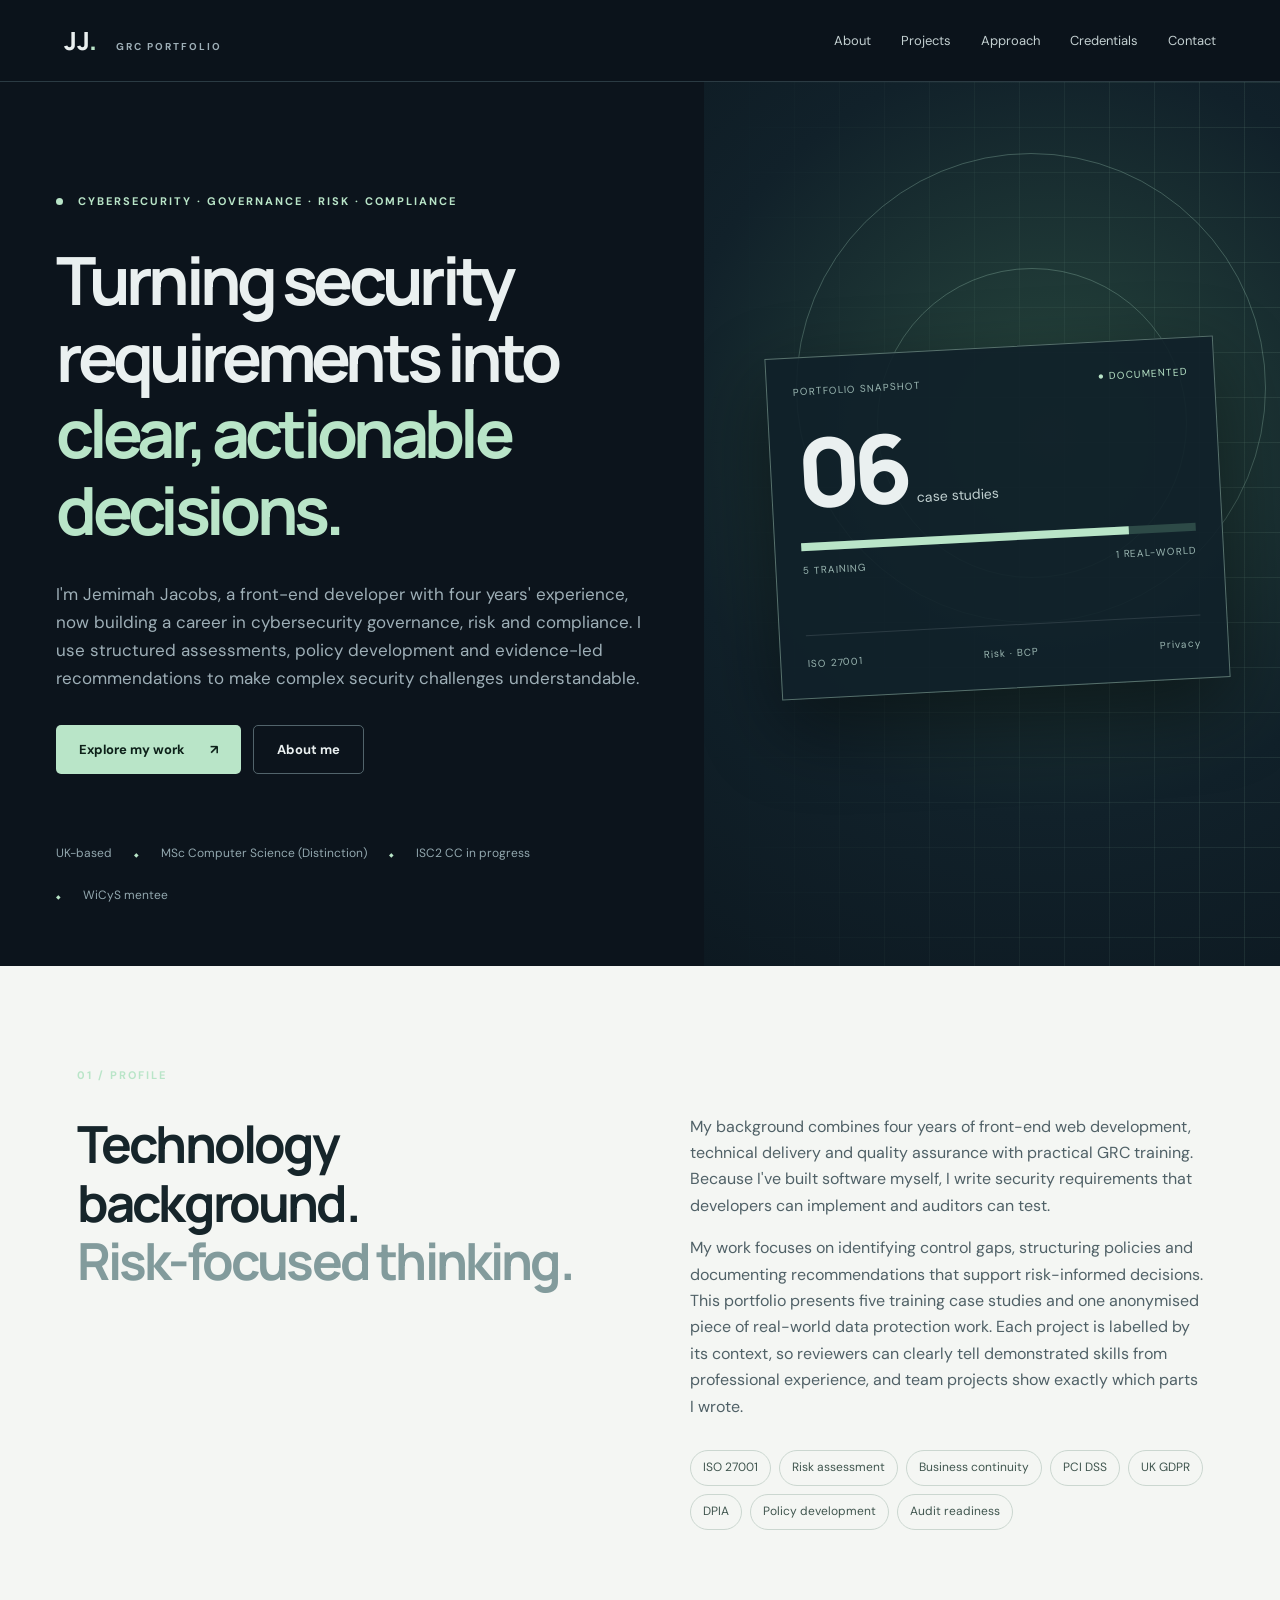
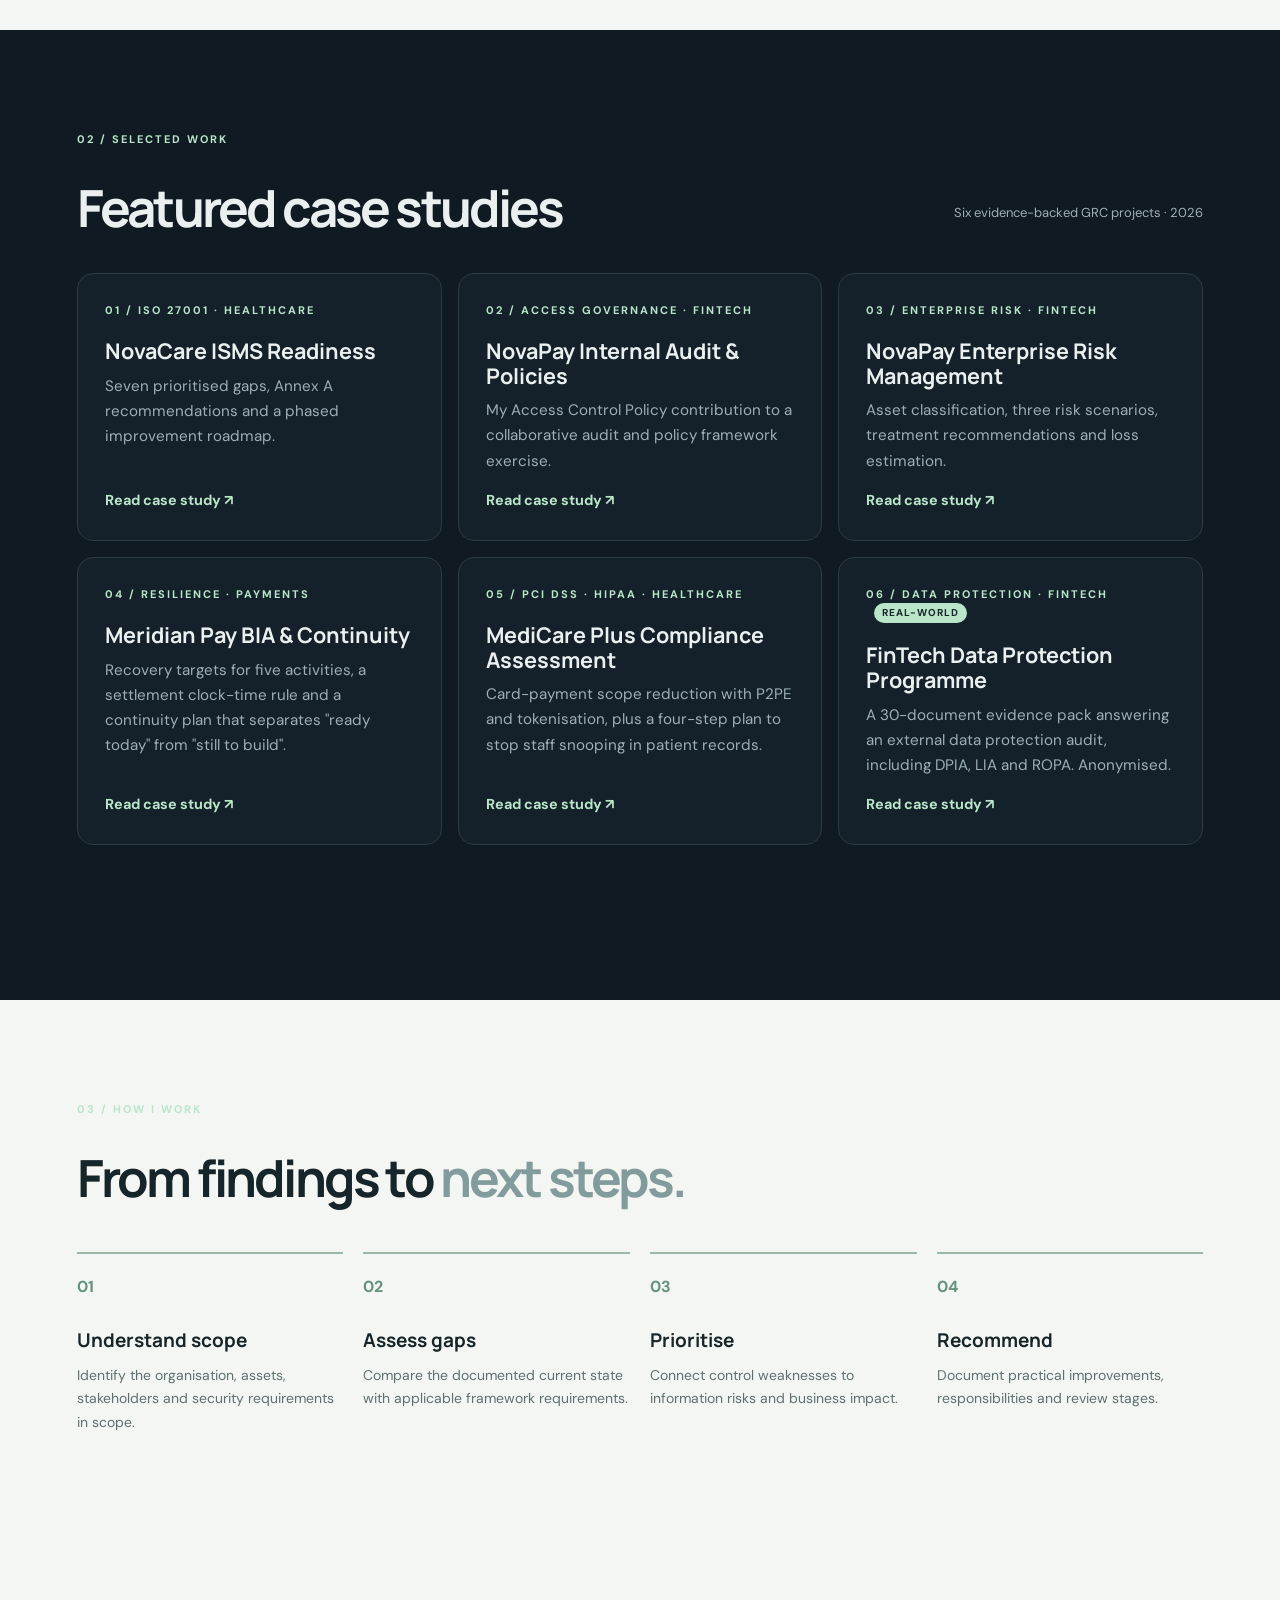
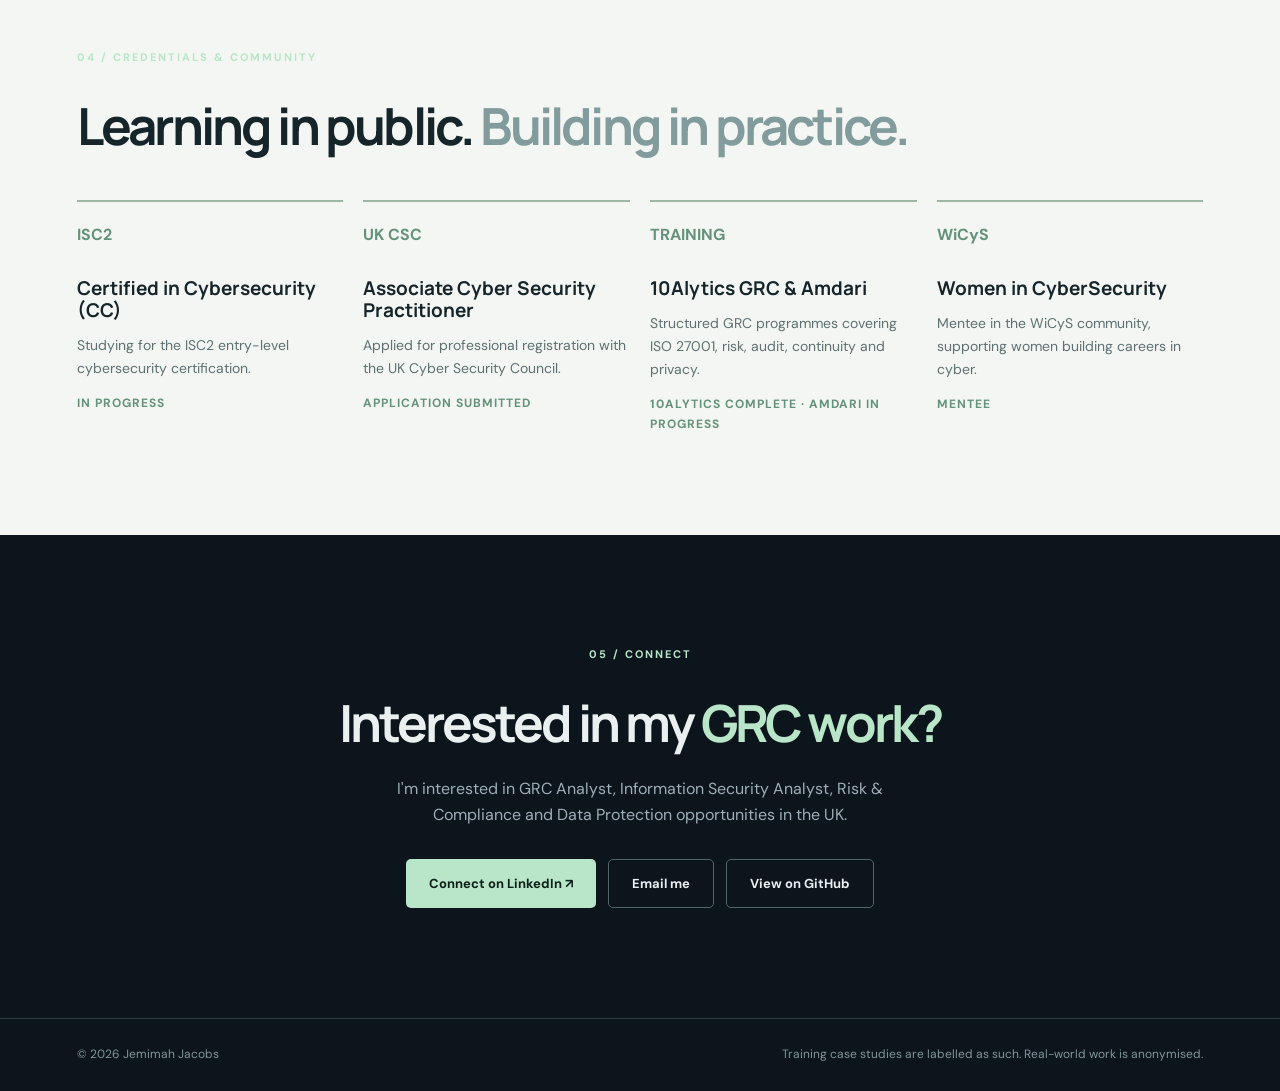
==== index.html @ 3f1f1d36 "Add GRC portfolio: 6 case studies and portfolio website" ====
<!DOCTYPE html>
<html lang="en">
<head>
<meta charset="utf-8">
<meta name="viewport" content="width=device-width, initial-scale=1">
<meta name="description" content="Jemimah Jacobs: front-end developer moving into cybersecurity governance, risk and compliance. Six GRC case studies covering ISO 27001, risk, business continuity, PCI DSS and data protection.">
<title>Jemimah Jacobs | Cybersecurity &amp; GRC Portfolio</title>
<link rel="stylesheet" href="styles.css">
</head>
<body>
<header class="nav">
  <a class="logo" href="#top">JJ<span>.</span> <small>GRC PORTFOLIO</small></a>
  <nav aria-label="Main navigation">
    <a href="#about">About</a>
    <a href="#projects">Projects</a>
    <a href="#approach">Approach</a>
    <a href="#credentials">Credentials</a>
    <a href="#contact">Contact</a>
  </nav>
</header>

<main id="top">
  <section class="hero">
    <div class="hero-inner">
      <div class="eyebrow"><span class="dot"></span> CYBERSECURITY · GOVERNANCE · RISK · COMPLIANCE</div>
      <h1>Turning security requirements into <em>clear, actionable decisions.</em></h1>
      <p>I'm Jemimah Jacobs, a front-end developer with four years' experience, now building a career in cybersecurity governance, risk and compliance. I use structured assessments, policy development and evidence-led recommendations to make complex security challenges understandable.</p>
      <div class="actions">
        <a class="button primary" href="#projects">Explore my work <span aria-hidden="true">↗</span></a>
        <a class="button secondary" href="#about">About me</a>
      </div>
      <div class="hero-foot">
        <span>UK-based</span>
        <span>MSc Computer Science (Distinction)</span>
        <span>ISC2 CC in progress</span>
        <span>WiCyS mentee</span>
      </div>
    </div>
    <div aria-hidden="true" class="art">
      <div class="art-grid"></div>
      <div class="orb orb1"></div>
      <div class="orb orb2"></div>
      <div class="art-panel">
        <div class="panel-top"><span>PORTFOLIO SNAPSHOT</span><span class="signal">● DOCUMENTED</span></div>
        <div class="panel-number">06 <span>case studies</span></div>
        <div class="bar"><span style="width:83%"></span></div>
        <div class="panel-meta"><span>5 TRAINING</span><span>1 REAL-WORLD</span></div>
        <div class="mini"><span>ISO 27001</span><span>Risk · BCP</span><span>Privacy</span></div>
      </div>
    </div>
  </section>

  <section class="intro section" id="about">
    <div class="section-kicker">01 / PROFILE</div>
    <div class="intro-grid">
      <h2>Technology background.<br><span>Risk-focused thinking.</span></h2>
      <div>
        <p>My background combines four years of front-end web development, technical delivery and quality assurance with practical GRC training. Because I've built software myself, I write security requirements that developers can implement and auditors can test.</p>
        <p>My work focuses on identifying control gaps, structuring policies and documenting recommendations that support risk-informed decisions. This portfolio presents five training case studies and one anonymised piece of real-world data protection work. Each project is labelled by its context, so reviewers can clearly tell demonstrated skills from professional experience, and team projects show exactly which parts I wrote.</p>
        <div class="tags">
          <span>ISO 27001</span><span>Risk assessment</span><span>Business continuity</span><span>PCI DSS</span><span>UK GDPR</span><span>DPIA</span><span>Policy development</span><span>Audit readiness</span>
        </div>
      </div>
    </div>
  </section>

  <section class="projects section" id="projects">
    <div class="section-kicker">02 / SELECTED WORK</div>
    <div class="section-heading">
      <h2>Featured case studies</h2>
      <p>Six evidence-backed GRC projects · 2026</p>
    </div>
    <div class="project-cards">
      <a class="project-card" href="projects/novacare.html">
        <span class="case-type">01 / ISO 27001 · HEALTHCARE</span>
        <h3>NovaCare ISMS Readiness</h3>
        <p>Seven prioritised gaps, Annex A recommendations and a phased improvement roadmap.</p>
        <strong>Read case study ↗</strong>
      </a>
      <a class="project-card" href="projects/novapay-audit.html">
        <span class="case-type">02 / ACCESS GOVERNANCE · FINTECH</span>
        <h3>NovaPay Internal Audit &amp; Policies</h3>
        <p>My Access Control Policy contribution to a collaborative audit and policy framework exercise.</p>
        <strong>Read case study ↗</strong>
      </a>
      <a class="project-card" href="projects/novapay-risk.html">
        <span class="case-type">03 / ENTERPRISE RISK · FINTECH</span>
        <h3>NovaPay Enterprise Risk Management</h3>
        <p>Asset classification, three risk scenarios, treatment recommendations and loss estimation.</p>
        <strong>Read case study ↗</strong>
      </a>
      <a class="project-card" href="projects/meridian-pay.html">
        <span class="case-type">04 / RESILIENCE · PAYMENTS</span>
        <h3>Meridian Pay BIA &amp; Continuity</h3>
        <p>Recovery targets for five activities, a settlement clock-time rule and a continuity plan that separates "ready today" from "still to build".</p>
        <strong>Read case study ↗</strong>
      </a>
      <a class="project-card" href="projects/medicare-plus.html">
        <span class="case-type">05 / PCI DSS · HIPAA · HEALTHCARE</span>
        <h3>MediCare Plus Compliance Assessment</h3>
        <p>Card-payment scope reduction with P2PE and tokenisation, plus a four-step plan to stop staff snooping in patient records.</p>
        <strong>Read case study ↗</strong>
      </a>
      <a class="project-card" href="projects/fintech-privacy.html">
        <span class="case-type">06 / DATA PROTECTION · FINTECH <span class="badge">REAL-WORLD</span></span>
        <h3>FinTech Data Protection Programme</h3>
        <p>A 30-document evidence pack answering an external data protection audit, including DPIA, LIA and ROPA. Anonymised.</p>
        <strong>Read case study ↗</strong>
      </a>
    </div>
  </section>

  <section class="approach section" id="approach">
    <div class="section-kicker">03 / HOW I WORK</div>
    <h2>From findings to <span>next steps.</span></h2>
    <div class="approach-grid">
      <div><b>01</b><h3>Understand scope</h3><p>Identify the organisation, assets, stakeholders and security requirements in scope.</p></div>
      <div><b>02</b><h3>Assess gaps</h3><p>Compare the documented current state with applicable framework requirements.</p></div>
      <div><b>03</b><h3>Prioritise</h3><p>Connect control weaknesses to information risks and business impact.</p></div>
      <div><b>04</b><h3>Recommend</h3><p>Document practical improvements, responsibilities and review stages.</p></div>
    </div>
  </section>

  <section class="approach section" id="credentials">
    <div class="section-kicker">04 / CREDENTIALS &amp; COMMUNITY</div>
    <h2>Learning in public. <span>Building in practice.</span></h2>
    <div class="approach-grid">
      <div><b>ISC2</b><h3>Certified in Cybersecurity (CC)</h3><p>Studying for the ISC2 entry-level cybersecurity certification.</p><span class="cred-status">IN PROGRESS</span></div>
      <div><b>UK CSC</b><h3>Associate Cyber Security Practitioner</h3><p>Applied for professional registration with the UK Cyber Security Council.</p><span class="cred-status">APPLICATION SUBMITTED</span></div>
      <div><b>TRAINING</b><h3>10Alytics GRC &amp; Amdari</h3><p>Structured GRC programmes covering ISO 27001, risk, audit, continuity and privacy.</p><span class="cred-status">10ALYTICS COMPLETE · AMDARI IN PROGRESS</span></div>
      <div><b>WiCyS</b><h3>Women in CyberSecurity</h3><p>Mentee in the WiCyS community, supporting women building careers in cyber.</p><span class="cred-status">MENTEE</span></div>
    </div>
  </section>

  <section class="contact section" id="contact">
    <div class="section-kicker">05 / CONNECT</div>
    <h2>Interested in my <em>GRC work?</em></h2>
    <p>I'm interested in GRC Analyst, Information Security Analyst, Risk &amp; Compliance and Data Protection opportunities in the UK.</p>
    <div class="contact-links">
      <a class="button primary" href="https://www.linkedin.com/in/jemimahjacobs/" target="_blank" rel="noopener">Connect on LinkedIn ↗</a>
      <a class="button secondary" href="mailto:jacobsjemimah@gmail.com">Email me</a>
      <a class="button secondary" href="https://github.com/jemmy344/jemimah-jacobs-portfolio" target="_blank" rel="noopener">View on GitHub</a>
    </div>
  </section>
</main>

<footer>
  <span>© <span id="year">2026</span> Jemimah Jacobs</span>
  <span>Training case studies are labelled as such. Real-world work is anonymised.</span>
</footer>
<script src="script.js"></script>
</body>
</html>
---- styles.css ----
@import url('https://fonts.googleapis.com/css2?family=DM+Sans:wght@400;500;600;700&family=Manrope:wght@400;500;600;700;800&display=swap');:root{--bg:#0c141c;--panel:#14212a;--text:#eaf0f0;--muted:#9eafb7;--accent:#b9e5c8;--line:#2b3b43;--paper:#f4f6f3;--ink:#16252a}*{box-sizing:border-box}html{scroll-behavior:smooth}body{margin:0;background:var(--bg);color:var(--text);font-family:'DM Sans',Arial,sans-serif;line-height:1.65}a{color:inherit;text-decoration:none}h1,h2,h3,h4,h5,p{margin-top:0}h1,h2,h3{font-family:Manrope,Arial,sans-serif;line-height:1.15}h2{font-size:clamp(2rem,4vw,3.5rem);letter-spacing:-.055em}h2 span{color:#829b9c}p{color:var(--muted)}.nav{height:82px;padding:0 max(5%,calc((100% - 1260px)/2));display:flex;align-items:center;justify-content:space-between;border-bottom:1px solid var(--line);background:#0c141cf2;position:sticky;top:0;z-index:10;backdrop-filter:blur(12px)}.logo{font-family:Manrope;font-size:25px;font-weight:800}.logo span{color:var(--accent)}.logo small{font-family:'DM Sans';font-size:10px;letter-spacing:2px;font-weight:700;margin-left:14px;color:var(--muted)}nav{display:flex;gap:30px}nav a{font-size:13px;color:#c3d0d1}nav a:hover,.note a:hover{color:var(--accent)}.hero{min-height:670px;display:grid;grid-template-columns:1.1fr .9fr;overflow:hidden}.hero-inner{padding:110px 6% 60px max(8%,calc((100vw - 1260px)/2));z-index:1}.eyebrow,.section-kicker,.case-type{font-size:11px;letter-spacing:2px;font-weight:700;color:var(--accent)}.dot{display:inline-block;background:var(--accent);width:7px;height:7px;border-radius:50%;margin-right:10px}.hero h1{font-size:clamp(2.8rem,5.2vw,5.1rem);max-width:780px;letter-spacing:-.07em;margin:32px 0}.hero h1 em,.contact h2 em{font-style:normal;color:var(--accent)}.hero p{max-width:620px;font-size:17px}.actions{display:flex;gap:12px;margin:32px 0 70px}.button{padding:13px 23px;border-radius:5px;font-size:13px;font-weight:700;display:inline-flex;gap:25px;align-items:center}.primary{background:var(--accent);color:#0d2019}.secondary{border:1px solid #52646b}.hero-foot{display:flex;flex-wrap:wrap;gap:22px;color:#92a7ae;font-size:12px}.hero-foot span+span:before{content:'◆';font-size:6px;margin-right:22px;color:var(--accent)}.art{position:relative;background:radial-gradient(circle at 60% 40%,#28483e,#11212a 60%,#0d1921);overflow:hidden}.art-grid{position:absolute;inset:0;background-image:linear-gradient(#a1d1b51c 1px,transparent 1px),linear-gradient(90deg,#a1d1b51c 1px,transparent 1px);background-size:45px 45px;mask-image:linear-gradient(90deg,transparent,#000)}.orb{position:absolute;border:1px solid #91b9a959;border-radius:50%;width:470px;height:470px;top:8%;left:16%}.orb2{width:310px;height:310px;top:21%;left:30%}.art-panel{position:absolute;top:30%;left:12%;width:78%;background:#102029e8;border:1px solid #57716c;padding:26px;box-shadow:0 30px 80px #0007;transform:rotate(-3deg)}.panel-top,.panel-meta,.mini{display:flex;justify-content:space-between;gap:10px;font-size:10px;letter-spacing:1px;color:#9bb7b2}.signal{color:var(--accent)}.panel-number{font-family:Manrope;font-size:95px;font-weight:800;letter-spacing:-8px;line-height:1.5}.panel-number span{font-family:'DM Sans';font-size:14px;letter-spacing:0;font-weight:400;color:#c0d0d0}.bar{height:8px;background:#2d4a47;margin-bottom:12px}.bar span{display:block;height:100%;background:var(--accent)}.mini{margin-top:55px;border-top:1px solid var(--line);padding-top:20px}.section{padding:100px max(6%,calc((100% - 1180px)/2))}.section-kicker{margin-bottom:30px}.intro{background:var(--paper);color:var(--ink)}.intro-grid{display:grid;grid-template-columns:1fr 1fr;gap:100px}.intro p{color:#506167}.tags{display:flex;flex-wrap:wrap;gap:8px;margin-top:30px}.tags span{padding:7px 12px;border:1px solid #cbd7d0;border-radius:30px;font-size:12px;color:#40564f}.projects{background:#0f1a22}.section-heading{display:flex;justify-content:space-between;align-items:end;margin-bottom:36px}.section-heading h2{margin:0}.section-heading h2 span{font-size:20px}.section-heading p{font-size:13px}.case{border:1px solid #38504f;background:#14212a}.case-head{padding:45px;display:flex;justify-content:space-between;gap:20px;border-bottom:1px solid var(--line)}.case-head h3{font-size:clamp(2rem,4vw,3.4rem);margin:16px 0}.case-head p{font-size:18px;margin:0}.case-id{font-family:Manrope;color:#6f8d8b}.stats{display:grid;grid-template-columns:repeat(4,1fr);border-bottom:1px solid var(--line)}.stats div{padding:25px 30px;border-right:1px solid var(--line)}.stats strong{display:block;color:var(--accent);font-family:Manrope;font-size:40px}.stats span{font-size:12px;color:var(--muted)}.case-body{display:grid;grid-template-columns:minmax(0,2fr) minmax(260px,1fr)}.case-main{padding:45px;border-right:1px solid var(--line)}.content-block{margin-bottom:50px}.content-block:last-child{margin-bottom:0}.content-block h4{font-size:14px;color:var(--accent);letter-spacing:.5px;margin-bottom:17px}.content-block p{font-size:15px}.finding{display:flex;align-items:start;gap:18px;border-top:1px solid var(--line);padding:18px 0}.finding b{font-size:14px}.finding p{margin:4px 0 0;font-size:13px}.priority{min-width:68px;text-align:center;padding:5px 6px;border-radius:3px;font-size:10px;font-weight:800}.high{background:#583c37;color:#ffd0b9}.medium{background:#3b4b40;color:#c8e7a8}.timeline{border-left:1px solid #607b70;padding-left:24px}.timeline>div{position:relative;margin:0 0 28px}.timeline>div:before{content:'';position:absolute;left:-30px;top:5px;width:10px;height:10px;border-radius:50%;background:var(--accent)}.timeline span{font-size:13px;color:var(--accent);font-weight:700}.timeline small{color:#93a7a5;margin-left:15px}.timeline p{margin:5px 0 0;font-size:13px}.sidebar{padding:32px}.side-card{border:1px solid var(--line);padding:22px;margin-bottom:18px}.side-card h5{color:var(--accent);font-size:11px;letter-spacing:1.5px}.side-card dl{margin:0}.side-card dt{font-size:11px;color:#91a5a8;margin-top:14px}.side-card dd{margin:2px 0;font-size:13px}.side-card ul{padding-left:18px;font-size:13px;color:#c1d0d0}.side-card li{margin-bottom:9px}.note{background:#263b39;padding:22px;font-size:13px}.note strong{color:var(--accent)}.note p{font-size:13px}.note a{color:#e1f6e9;text-decoration:underline;text-underline-offset:4px}.approach{background:var(--paper);color:var(--ink)}.approach-grid{display:grid;grid-template-columns:repeat(4,1fr);gap:20px;margin-top:45px}.approach-grid>div{border-top:2px solid #9cb8a7;padding-top:20px}.approach-grid b{color:#65927b}.approach-grid h3{font-size:19px;margin:30px 0 12px}.approach-grid p{font-size:14px;color:#5e7071}.contact{text-align:center;padding-top:110px;padding-bottom:110px}.contact p{max-width:500px;margin:0 auto 30px}.contact h2{margin-bottom:24px}footer{border-top:1px solid var(--line);padding:26px 6%;display:flex;justify-content:space-between;gap:20px;color:#81969a;font-size:12px}@media(max-width:900px){.hero{grid-template-columns:1fr}.hero-inner{padding:75px 7%}.art{min-height:360px}.art-panel{top:10%;max-width:460px}.intro-grid{grid-template-columns:1fr;gap:20px}.case-body{grid-template-columns:1fr}.case-main{border-right:0}.sidebar{display:grid;grid-template-columns:repeat(2,1fr);gap:15px}.side-card{margin:0}.approach-grid{grid-template-columns:repeat(2,1fr)}}@media(max-width:600px){.nav{height:auto;min-height:72px;flex-wrap:wrap;padding:16px 5%;gap:12px}.logo small{display:none}nav{gap:16px;flex-wrap:wrap}nav a{font-size:12px}.hero-inner{padding:60px 6%}.hero h1{font-size:2.7rem}.hero-foot{gap:10px}.hero-foot span+span:before{margin-right:10px}.section{padding:65px 6%}.case-head,.case-main{padding:24px}.case-id{display:none}.stats{grid-template-columns:repeat(2,1fr)}.stats div{padding:20px}.sidebar{display:block;padding:20px}.side-card{margin-bottom:14px}.approach-grid{grid-template-columns:1fr}.section-heading{align-items:start;gap:10px;flex-direction:column}footer{flex-direction:column}}

.project-cards{display:grid;grid-template-columns:repeat(3,minmax(0,1fr));gap:16px;margin:35px 0 55px}.project-card{display:flex;flex-direction:column;padding:27px;border:1px solid var(--line);border-radius:16px;background:#14212a;transition:transform .2s,border-color .2s}.project-card:hover{transform:translateY(-4px);border-color:var(--accent)}.project-card h3{font-size:1.35rem;margin:20px 0 10px}.project-card p{flex:1;font-size:.95rem}.project-card strong{color:var(--accent);font-size:.9rem}.case-study-page .projects{padding-top:80px}.backlink{display:inline-block;color:var(--accent);margin-bottom:32px}.case-study-page .case{margin-top:24px}@media(max-width:850px){.project-cards{grid-template-columns:1fr}}

/* Added: badge for real-world work, credential list, contact links */
.badge{display:inline-block;margin-left:8px;padding:2px 8px;border-radius:20px;background:var(--accent);color:var(--ink);font-size:10px;letter-spacing:1px;font-weight:700;vertical-align:middle}
.cred-status{display:block;margin-top:6px;font-size:12px;font-weight:700;letter-spacing:1px;color:#65927b}
.contact-links{display:flex;gap:12px;justify-content:center;flex-wrap:wrap}
.content-block ul{margin:0 0 0 18px;padding:0;color:var(--muted)}
.content-block li{margin-bottom:6px}
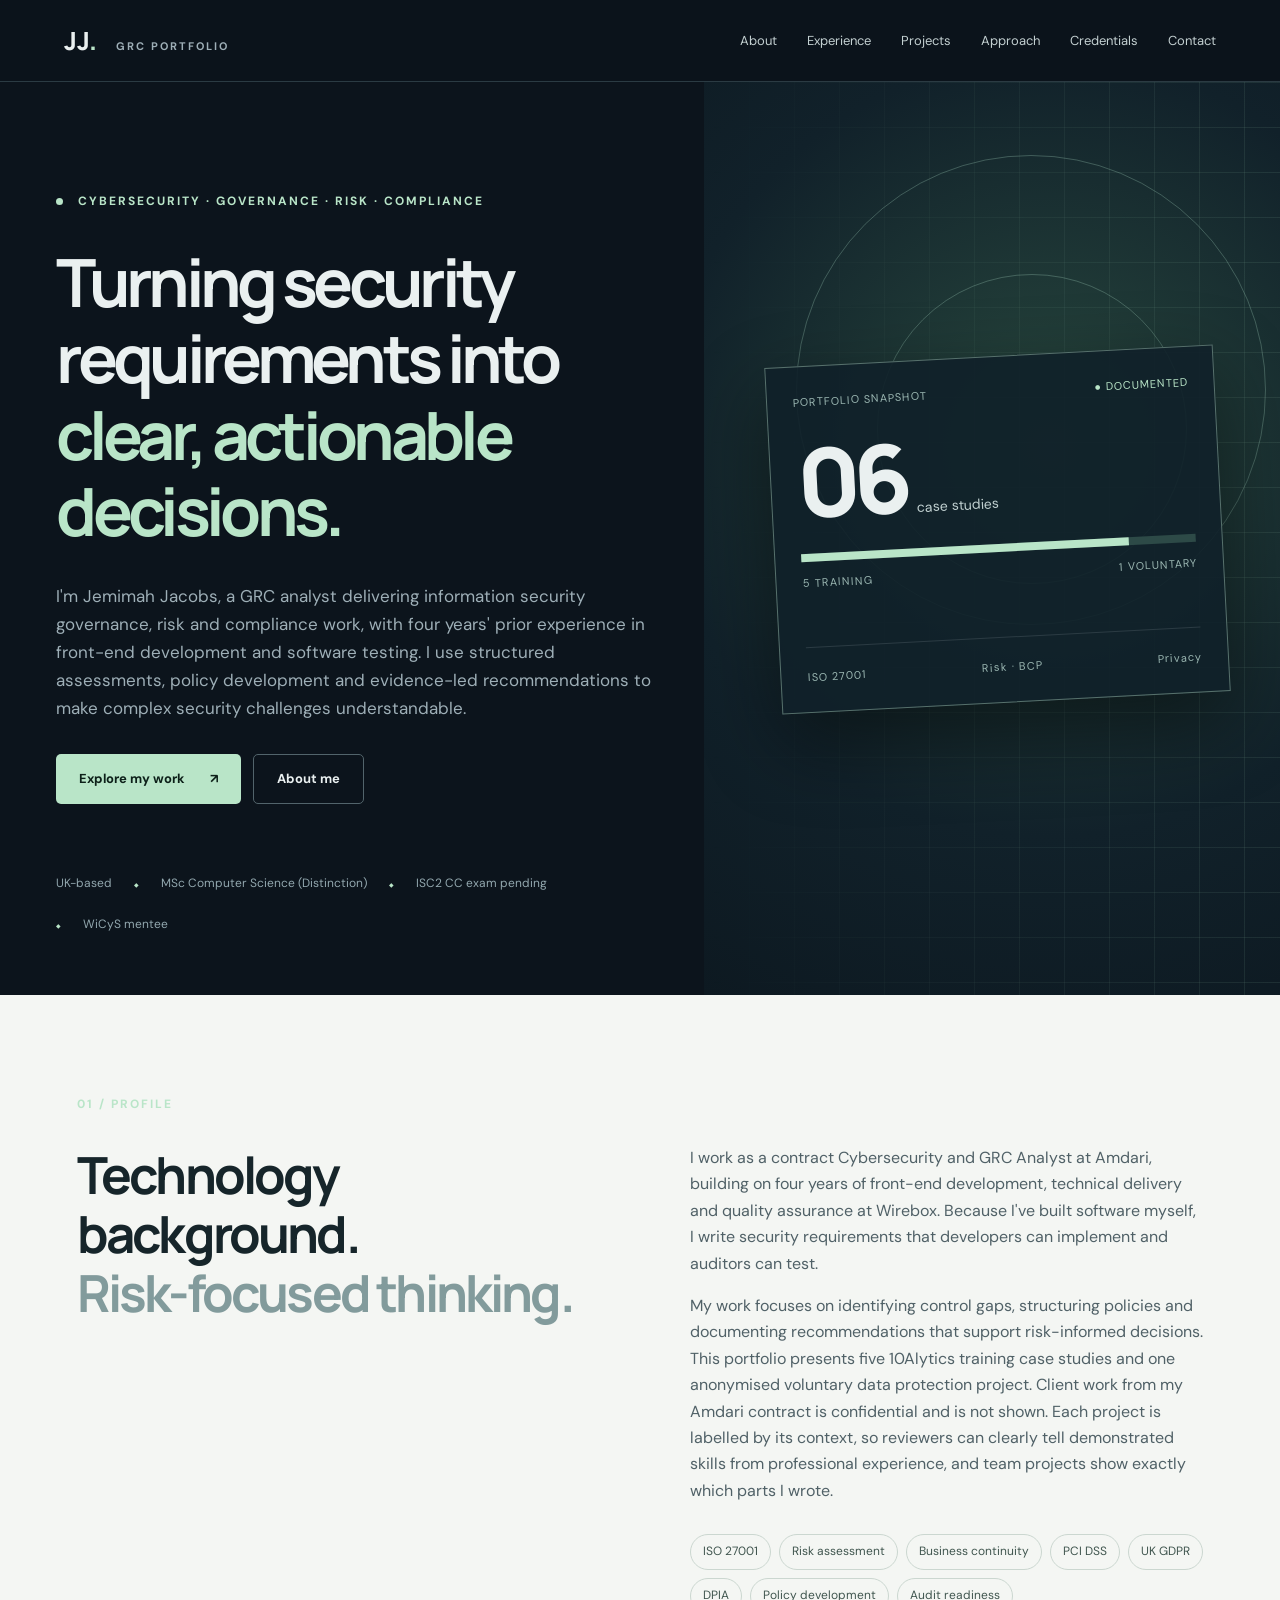
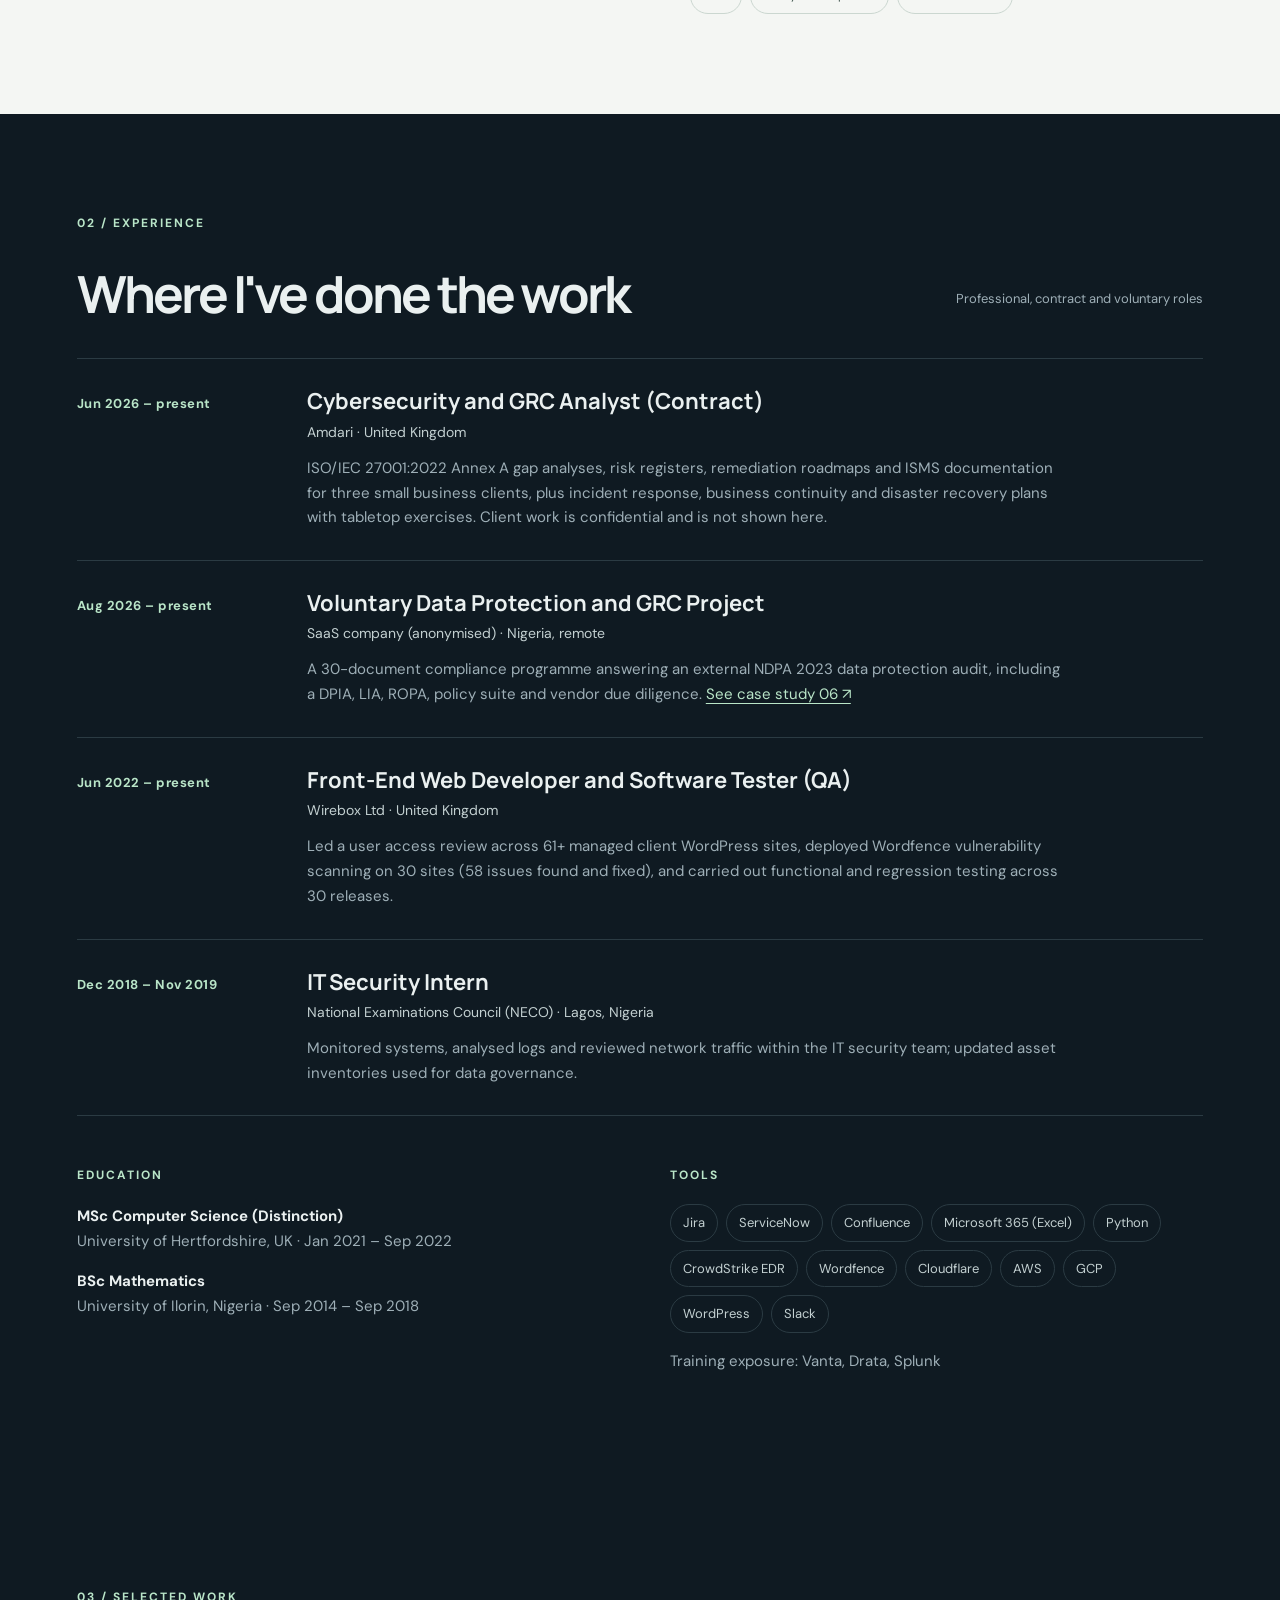
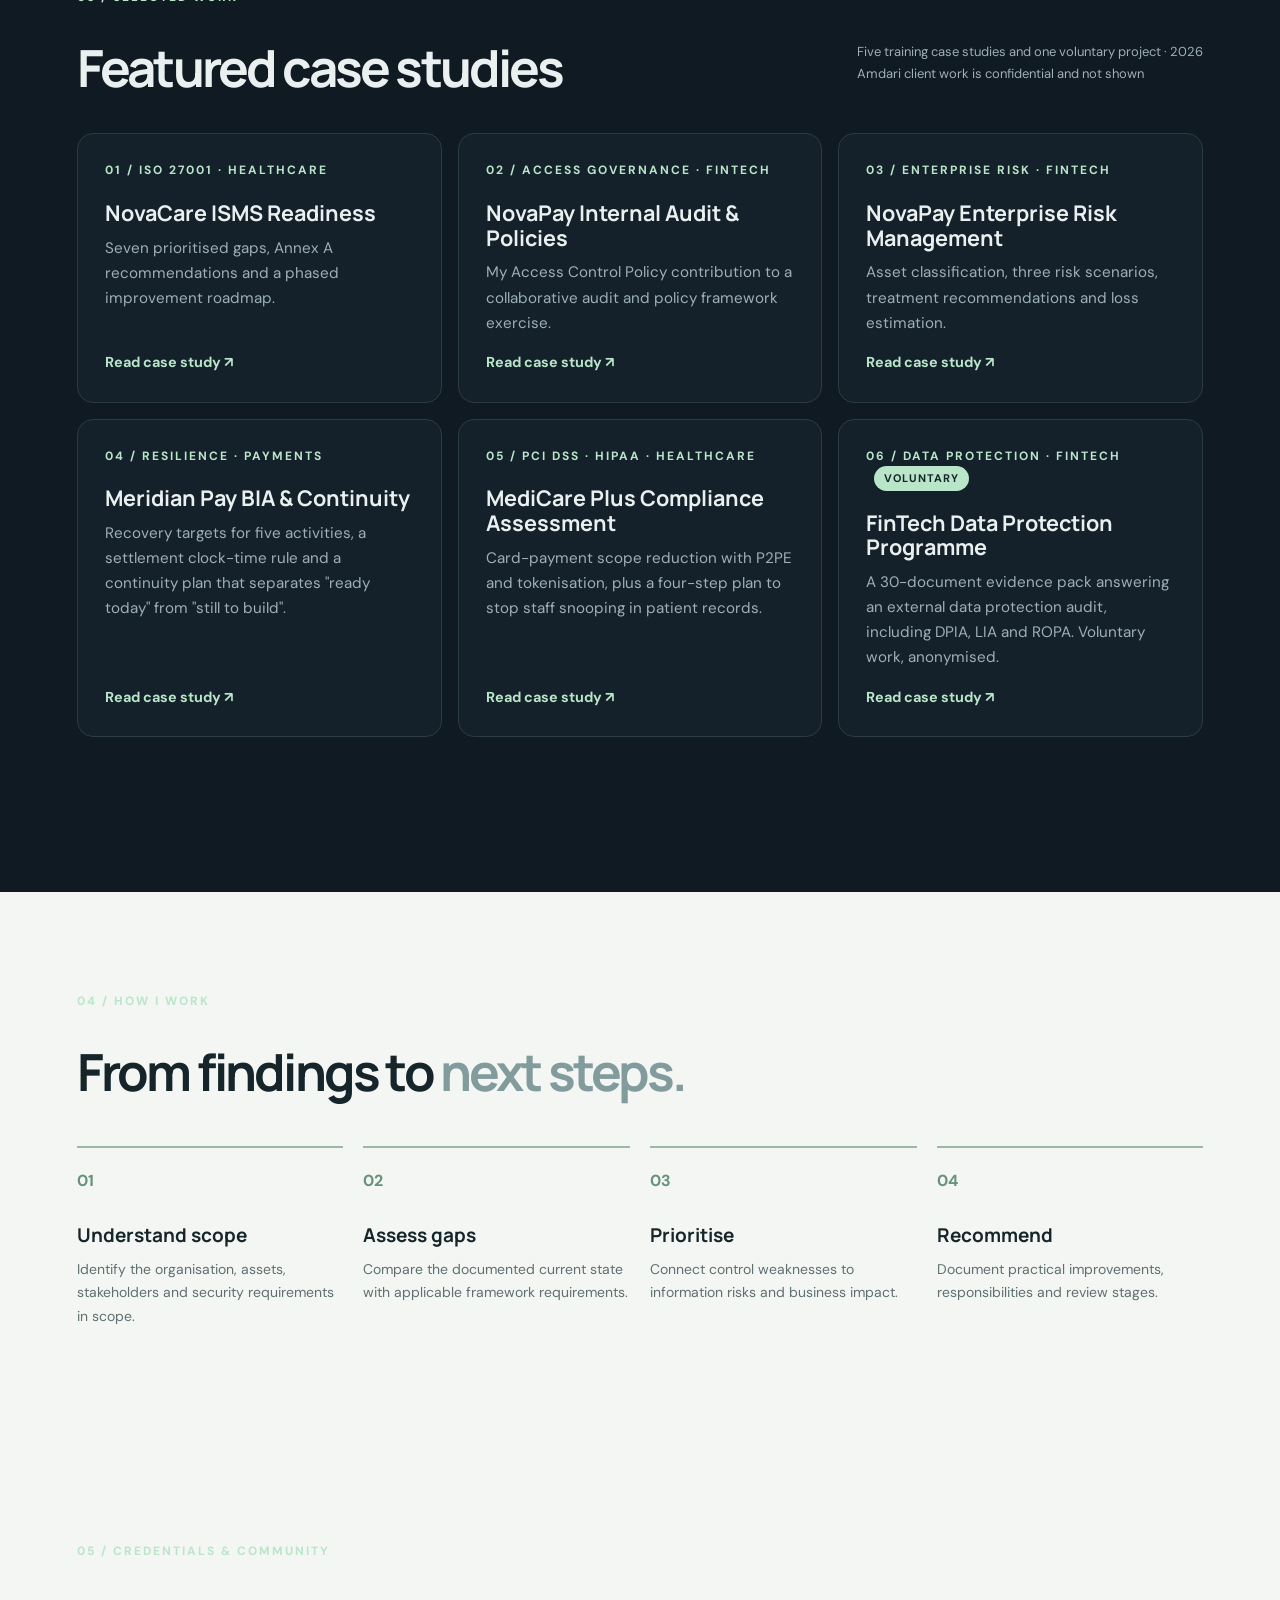
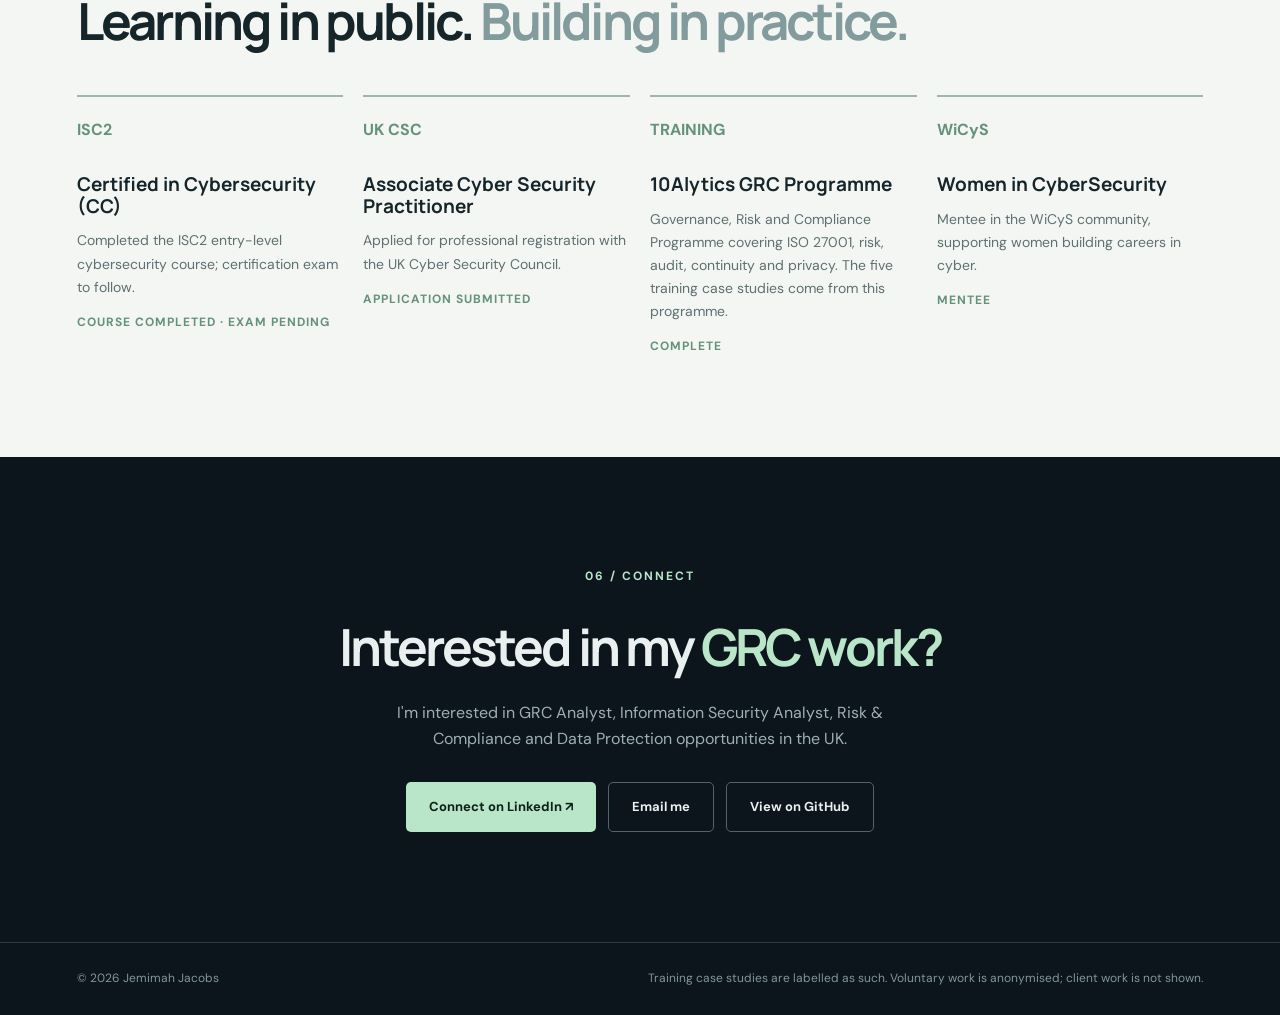
==== commit 797f05a0: "Update portfolio" ====
--- a/index.html
+++ b/index.html
@@ -3,7 +3,7 @@
 <head>
 <meta charset="utf-8">
 <meta name="viewport" content="width=device-width, initial-scale=1">
-<meta name="description" content="Jemimah Jacobs: front-end developer moving into cybersecurity governance, risk and compliance. Six GRC case studies covering ISO 27001, risk, business continuity, PCI DSS and data protection.">
+<meta name="description" content="Jemimah Jacobs: GRC analyst with a front-end development and QA background. Six GRC case studies covering ISO 27001, risk, business continuity, PCI DSS and data protection.">
 <title>Jemimah Jacobs | Cybersecurity &amp; GRC Portfolio</title>
 <link rel="stylesheet" href="styles.css">
 </head>
@@ -12,6 +12,7 @@
   <a class="logo" href="#top">JJ<span>.</span> <small>GRC PORTFOLIO</small></a>
   <nav aria-label="Main navigation">
     <a href="#about">About</a>
+    <a href="#experience">Experience</a>
     <a href="#projects">Projects</a>
     <a href="#approach">Approach</a>
     <a href="#credentials">Credentials</a>
@@ -24,7 +25,7 @@
     <div class="hero-inner">
       <div class="eyebrow"><span class="dot"></span> CYBERSECURITY · GOVERNANCE · RISK · COMPLIANCE</div>
       <h1>Turning security requirements into <em>clear, actionable decisions.</em></h1>
-      <p>I'm Jemimah Jacobs, a front-end developer with four years' experience, now building a career in cybersecurity governance, risk and compliance. I use structured assessments, policy development and evidence-led recommendations to make complex security challenges understandable.</p>
+      <p>I'm Jemimah Jacobs, a GRC analyst delivering information security governance, risk and compliance work, with four years' prior experience in front-end development and software testing. I use structured assessments, policy development and evidence-led recommendations to make complex security challenges understandable.</p>
       <div class="actions">
         <a class="button primary" href="#projects">Explore my work <span aria-hidden="true">↗</span></a>
         <a class="button secondary" href="#about">About me</a>
@@ -32,7 +33,7 @@
       <div class="hero-foot">
         <span>UK-based</span>
         <span>MSc Computer Science (Distinction)</span>
-        <span>ISC2 CC in progress</span>
+        <span>ISC2 CC exam pending</span>
         <span>WiCyS mentee</span>
       </div>
     </div>
@@ -44,7 +45,7 @@
         <div class="panel-top"><span>PORTFOLIO SNAPSHOT</span><span class="signal">● DOCUMENTED</span></div>
         <div class="panel-number">06 <span>case studies</span></div>
         <div class="bar"><span style="width:83%"></span></div>
-        <div class="panel-meta"><span>5 TRAINING</span><span>1 REAL-WORLD</span></div>
+        <div class="panel-meta"><span>5 TRAINING</span><span>1 VOLUNTARY</span></div>
         <div class="mini"><span>ISO 27001</span><span>Risk · BCP</span><span>Privacy</span></div>
       </div>
     </div>
@@ -55,8 +56,8 @@
     <div class="intro-grid">
       <h2>Technology background.<br><span>Risk-focused thinking.</span></h2>
       <div>
-        <p>My background combines four years of front-end web development, technical delivery and quality assurance with practical GRC training. Because I've built software myself, I write security requirements that developers can implement and auditors can test.</p>
-        <p>My work focuses on identifying control gaps, structuring policies and documenting recommendations that support risk-informed decisions. This portfolio presents five training case studies and one anonymised piece of real-world data protection work. Each project is labelled by its context, so reviewers can clearly tell demonstrated skills from professional experience, and team projects show exactly which parts I wrote.</p>
+        <p>I work as a contract Cybersecurity and GRC Analyst at Amdari, building on four years of front-end development, technical delivery and quality assurance at Wirebox. Because I've built software myself, I write security requirements that developers can implement and auditors can test.</p>
+        <p>My work focuses on identifying control gaps, structuring policies and documenting recommendations that support risk-informed decisions. This portfolio presents five 10Alytics training case studies and one anonymised voluntary data protection project. Client work from my Amdari contract is confidential and is not shown. Each project is labelled by its context, so reviewers can clearly tell demonstrated skills from professional experience, and team projects show exactly which parts I wrote.</p>
         <div class="tags">
           <span>ISO 27001</span><span>Risk assessment</span><span>Business continuity</span><span>PCI DSS</span><span>UK GDPR</span><span>DPIA</span><span>Policy development</span><span>Audit readiness</span>
         </div>
@@ -64,11 +65,65 @@
     </div>
   </section>
 
+  <section class="projects section" id="experience">
+    <div class="section-kicker">02 / EXPERIENCE</div>
+    <div class="section-heading">
+      <h2>Where I've done the work</h2>
+      <p>Professional, contract and voluntary roles</p>
+    </div>
+    <div class="exp-list">
+      <div class="exp">
+        <div class="exp-when">Jun 2026 – present</div>
+        <div>
+          <h3>Cybersecurity and GRC Analyst (Contract)</h3>
+          <div class="exp-org">Amdari · United Kingdom</div>
+          <p>ISO/IEC 27001:2022 Annex A gap analyses, risk registers, remediation roadmaps and ISMS documentation for three small business clients, plus incident response, business continuity and disaster recovery plans with tabletop exercises. Client work is confidential and is not shown here.</p>
+        </div>
+      </div>
+      <div class="exp">
+        <div class="exp-when">Aug 2026 – present</div>
+        <div>
+          <h3>Voluntary Data Protection and GRC Project</h3>
+          <div class="exp-org">SaaS company (anonymised) · Nigeria, remote</div>
+          <p>A 30-document compliance programme answering an external NDPA 2023 data protection audit, including a DPIA, LIA, ROPA, policy suite and vendor due diligence. <a href="projects/fintech-privacy.html">See case study 06 ↗</a></p>
+        </div>
+      </div>
+      <div class="exp">
+        <div class="exp-when">Jun 2022 – present</div>
+        <div>
+          <h3>Front-End Web Developer and Software Tester (QA)</h3>
+          <div class="exp-org">Wirebox Ltd · United Kingdom</div>
+          <p>Led a user access review across 61+ managed client WordPress sites, deployed Wordfence vulnerability scanning on 30 sites (58 issues found and fixed), and carried out functional and regression testing across 30 releases.</p>
+        </div>
+      </div>
+      <div class="exp">
+        <div class="exp-when">Dec 2018 – Nov 2019</div>
+        <div>
+          <h3>IT Security Intern</h3>
+          <div class="exp-org">National Examinations Council (NECO) · Lagos, Nigeria</div>
+          <p>Monitored systems, analysed logs and reviewed network traffic within the IT security team; updated asset inventories used for data governance.</p>
+        </div>
+      </div>
+    </div>
+    <div class="exp-extra">
+      <div>
+        <h4>EDUCATION</h4>
+        <p><b>MSc Computer Science (Distinction)</b><br>University of Hertfordshire, UK · Jan 2021 – Sep 2022</p>
+        <p><b>BSc Mathematics</b><br>University of Ilorin, Nigeria · Sep 2014 – Sep 2018</p>
+      </div>
+      <div>
+        <h4>TOOLS</h4>
+        <div class="tool-tags"><span>Jira</span><span>ServiceNow</span><span>Confluence</span><span>Microsoft 365 (Excel)</span><span>Python</span><span>CrowdStrike EDR</span><span>Wordfence</span><span>Cloudflare</span><span>AWS</span><span>GCP</span><span>WordPress</span><span>Slack</span></div>
+        <p class="tool-note">Training exposure: Vanta, Drata, Splunk</p>
+      </div>
+    </div>
+  </section>
+
   <section class="projects section" id="projects">
-    <div class="section-kicker">02 / SELECTED WORK</div>
+    <div class="section-kicker">03 / SELECTED WORK</div>
     <div class="section-heading">
       <h2>Featured case studies</h2>
-      <p>Six evidence-backed GRC projects · 2026</p>
+      <p>Five training case studies and one voluntary project · 2026<br>Amdari client work is confidential and not shown</p>
     </div>
     <div class="project-cards">
       <a class="project-card" href="projects/novacare.html">
@@ -102,16 +157,16 @@
         <strong>Read case study ↗</strong>
       </a>
       <a class="project-card" href="projects/fintech-privacy.html">
-        <span class="case-type">06 / DATA PROTECTION · FINTECH <span class="badge">REAL-WORLD</span></span>
+        <span class="case-type">06 / DATA PROTECTION · FINTECH <span class="badge">VOLUNTARY</span></span>
         <h3>FinTech Data Protection Programme</h3>
-        <p>A 30-document evidence pack answering an external data protection audit, including DPIA, LIA and ROPA. Anonymised.</p>
+        <p>A 30-document evidence pack answering an external data protection audit, including DPIA, LIA and ROPA. Voluntary work, anonymised.</p>
         <strong>Read case study ↗</strong>
       </a>
     </div>
   </section>
 
   <section class="approach section" id="approach">
-    <div class="section-kicker">03 / HOW I WORK</div>
+    <div class="section-kicker">04 / HOW I WORK</div>
     <h2>From findings to <span>next steps.</span></h2>
     <div class="approach-grid">
       <div><b>01</b><h3>Understand scope</h3><p>Identify the organisation, assets, stakeholders and security requirements in scope.</p></div>
@@ -122,18 +177,18 @@
   </section>
 
   <section class="approach section" id="credentials">
-    <div class="section-kicker">04 / CREDENTIALS &amp; COMMUNITY</div>
+    <div class="section-kicker">05 / CREDENTIALS &amp; COMMUNITY</div>
     <h2>Learning in public. <span>Building in practice.</span></h2>
     <div class="approach-grid">
-      <div><b>ISC2</b><h3>Certified in Cybersecurity (CC)</h3><p>Studying for the ISC2 entry-level cybersecurity certification.</p><span class="cred-status">IN PROGRESS</span></div>
+      <div><b>ISC2</b><h3>Certified in Cybersecurity (CC)</h3><p>Completed the ISC2 entry-level cybersecurity course; certification exam to follow.</p><span class="cred-status">COURSE COMPLETED · EXAM PENDING</span></div>
       <div><b>UK CSC</b><h3>Associate Cyber Security Practitioner</h3><p>Applied for professional registration with the UK Cyber Security Council.</p><span class="cred-status">APPLICATION SUBMITTED</span></div>
-      <div><b>TRAINING</b><h3>10Alytics GRC &amp; Amdari</h3><p>Structured GRC programmes covering ISO 27001, risk, audit, continuity and privacy.</p><span class="cred-status">10ALYTICS COMPLETE · AMDARI IN PROGRESS</span></div>
+      <div><b>TRAINING</b><h3>10Alytics GRC Programme</h3><p>Governance, Risk and Compliance Programme covering ISO 27001, risk, audit, continuity and privacy. The five training case studies come from this programme.</p><span class="cred-status">COMPLETE</span></div>
       <div><b>WiCyS</b><h3>Women in CyberSecurity</h3><p>Mentee in the WiCyS community, supporting women building careers in cyber.</p><span class="cred-status">MENTEE</span></div>
     </div>
   </section>
 
   <section class="contact section" id="contact">
-    <div class="section-kicker">05 / CONNECT</div>
+    <div class="section-kicker">06 / CONNECT</div>
     <h2>Interested in my <em>GRC work?</em></h2>
     <p>I'm interested in GRC Analyst, Information Security Analyst, Risk &amp; Compliance and Data Protection opportunities in the UK.</p>
     <div class="contact-links">
@@ -146,7 +201,7 @@
 
 <footer>
   <span>© <span id="year">2026</span> Jemimah Jacobs</span>
-  <span>Training case studies are labelled as such. Real-world work is anonymised.</span>
+  <span>Training case studies are labelled as such. Voluntary work is anonymised; client work is not shown.</span>
 </footer>
 <script src="script.js"></script>
 </body>
--- a/styles.css
+++ b/styles.css
@@ -1,10 +1,12 @@
-@import url('https://fonts.googleapis.com/css2?family=DM+Sans:wght@400;500;600;700&family=Manrope:wght@400;500;600;700;800&display=swap');:root{--bg:#0c141c;--panel:#14212a;--text:#eaf0f0;--muted:#9eafb7;--accent:#b9e5c8;--line:#2b3b43;--paper:#f4f6f3;--ink:#16252a}*{box-sizing:border-box}html{scroll-behavior:smooth}body{margin:0;background:var(--bg);color:var(--text);font-family:'DM Sans',Arial,sans-serif;line-height:1.65}a{color:inherit;text-decoration:none}h1,h2,h3,h4,h5,p{margin-top:0}h1,h2,h3{font-family:Manrope,Arial,sans-serif;line-height:1.15}h2{font-size:clamp(2rem,4vw,3.5rem);letter-spacing:-.055em}h2 span{color:#829b9c}p{color:var(--muted)}.nav{height:82px;padding:0 max(5%,calc((100% - 1260px)/2));display:flex;align-items:center;justify-content:space-between;border-bottom:1px solid var(--line);background:#0c141cf2;position:sticky;top:0;z-index:10;backdrop-filter:blur(12px)}.logo{font-family:Manrope;font-size:25px;font-weight:800}.logo span{color:var(--accent)}.logo small{font-family:'DM Sans';font-size:10px;letter-spacing:2px;font-weight:700;margin-left:14px;color:var(--muted)}nav{display:flex;gap:30px}nav a{font-size:13px;color:#c3d0d1}nav a:hover,.note a:hover{color:var(--accent)}.hero{min-height:670px;display:grid;grid-template-columns:1.1fr .9fr;overflow:hidden}.hero-inner{padding:110px 6% 60px max(8%,calc((100vw - 1260px)/2));z-index:1}.eyebrow,.section-kicker,.case-type{font-size:11px;letter-spacing:2px;font-weight:700;color:var(--accent)}.dot{display:inline-block;background:var(--accent);width:7px;height:7px;border-radius:50%;margin-right:10px}.hero h1{font-size:clamp(2.8rem,5.2vw,5.1rem);max-width:780px;letter-spacing:-.07em;margin:32px 0}.hero h1 em,.contact h2 em{font-style:normal;color:var(--accent)}.hero p{max-width:620px;font-size:17px}.actions{display:flex;gap:12px;margin:32px 0 70px}.button{padding:13px 23px;border-radius:5px;font-size:13px;font-weight:700;display:inline-flex;gap:25px;align-items:center}.primary{background:var(--accent);color:#0d2019}.secondary{border:1px solid #52646b}.hero-foot{display:flex;flex-wrap:wrap;gap:22px;color:#92a7ae;font-size:12px}.hero-foot span+span:before{content:'◆';font-size:6px;margin-right:22px;color:var(--accent)}.art{position:relative;background:radial-gradient(circle at 60% 40%,#28483e,#11212a 60%,#0d1921);overflow:hidden}.art-grid{position:absolute;inset:0;background-image:linear-gradient(#a1d1b51c 1px,transparent 1px),linear-gradient(90deg,#a1d1b51c 1px,transparent 1px);background-size:45px 45px;mask-image:linear-gradient(90deg,transparent,#000)}.orb{position:absolute;border:1px solid #91b9a959;border-radius:50%;width:470px;height:470px;top:8%;left:16%}.orb2{width:310px;height:310px;top:21%;left:30%}.art-panel{position:absolute;top:30%;left:12%;width:78%;background:#102029e8;border:1px solid #57716c;padding:26px;box-shadow:0 30px 80px #0007;transform:rotate(-3deg)}.panel-top,.panel-meta,.mini{display:flex;justify-content:space-between;gap:10px;font-size:10px;letter-spacing:1px;color:#9bb7b2}.signal{color:var(--accent)}.panel-number{font-family:Manrope;font-size:95px;font-weight:800;letter-spacing:-8px;line-height:1.5}.panel-number span{font-family:'DM Sans';font-size:14px;letter-spacing:0;font-weight:400;color:#c0d0d0}.bar{height:8px;background:#2d4a47;margin-bottom:12px}.bar span{display:block;height:100%;background:var(--accent)}.mini{margin-top:55px;border-top:1px solid var(--line);padding-top:20px}.section{padding:100px max(6%,calc((100% - 1180px)/2))}.section-kicker{margin-bottom:30px}.intro{background:var(--paper);color:var(--ink)}.intro-grid{display:grid;grid-template-columns:1fr 1fr;gap:100px}.intro p{color:#506167}.tags{display:flex;flex-wrap:wrap;gap:8px;margin-top:30px}.tags span{padding:7px 12px;border:1px solid #cbd7d0;border-radius:30px;font-size:12px;color:#40564f}.projects{background:#0f1a22}.section-heading{display:flex;justify-content:space-between;align-items:end;margin-bottom:36px}.section-heading h2{margin:0}.section-heading h2 span{font-size:20px}.section-heading p{font-size:13px}.case{border:1px solid #38504f;background:#14212a}.case-head{padding:45px;display:flex;justify-content:space-between;gap:20px;border-bottom:1px solid var(--line)}.case-head h3{font-size:clamp(2rem,4vw,3.4rem);margin:16px 0}.case-head p{font-size:18px;margin:0}.case-id{font-family:Manrope;color:#6f8d8b}.stats{display:grid;grid-template-columns:repeat(4,1fr);border-bottom:1px solid var(--line)}.stats div{padding:25px 30px;border-right:1px solid var(--line)}.stats strong{display:block;color:var(--accent);font-family:Manrope;font-size:40px}.stats span{font-size:12px;color:var(--muted)}.case-body{display:grid;grid-template-columns:minmax(0,2fr) minmax(260px,1fr)}.case-main{padding:45px;border-right:1px solid var(--line)}.content-block{margin-bottom:50px}.content-block:last-child{margin-bottom:0}.content-block h4{font-size:14px;color:var(--accent);letter-spacing:.5px;margin-bottom:17px}.content-block p{font-size:15px}.finding{display:flex;align-items:start;gap:18px;border-top:1px solid var(--line);padding:18px 0}.finding b{font-size:14px}.finding p{margin:4px 0 0;font-size:13px}.priority{min-width:68px;text-align:center;padding:5px 6px;border-radius:3px;font-size:10px;font-weight:800}.high{background:#583c37;color:#ffd0b9}.medium{background:#3b4b40;color:#c8e7a8}.timeline{border-left:1px solid #607b70;padding-left:24px}.timeline>div{position:relative;margin:0 0 28px}.timeline>div:before{content:'';position:absolute;left:-30px;top:5px;width:10px;height:10px;border-radius:50%;background:var(--accent)}.timeline span{font-size:13px;color:var(--accent);font-weight:700}.timeline small{color:#93a7a5;margin-left:15px}.timeline p{margin:5px 0 0;font-size:13px}.sidebar{padding:32px}.side-card{border:1px solid var(--line);padding:22px;margin-bottom:18px}.side-card h5{color:var(--accent);font-size:11px;letter-spacing:1.5px}.side-card dl{margin:0}.side-card dt{font-size:11px;color:#91a5a8;margin-top:14px}.side-card dd{margin:2px 0;font-size:13px}.side-card ul{padding-left:18px;font-size:13px;color:#c1d0d0}.side-card li{margin-bottom:9px}.note{background:#263b39;padding:22px;font-size:13px}.note strong{color:var(--accent)}.note p{font-size:13px}.note a{color:#e1f6e9;text-decoration:underline;text-underline-offset:4px}.approach{background:var(--paper);color:var(--ink)}.approach-grid{display:grid;grid-template-columns:repeat(4,1fr);gap:20px;margin-top:45px}.approach-grid>div{border-top:2px solid #9cb8a7;padding-top:20px}.approach-grid b{color:#65927b}.approach-grid h3{font-size:19px;margin:30px 0 12px}.approach-grid p{font-size:14px;color:#5e7071}.contact{text-align:center;padding-top:110px;padding-bottom:110px}.contact p{max-width:500px;margin:0 auto 30px}.contact h2{margin-bottom:24px}footer{border-top:1px solid var(--line);padding:26px 6%;display:flex;justify-content:space-between;gap:20px;color:#81969a;font-size:12px}@media(max-width:900px){.hero{grid-template-columns:1fr}.hero-inner{padding:75px 7%}.art{min-height:360px}.art-panel{top:10%;max-width:460px}.intro-grid{grid-template-columns:1fr;gap:20px}.case-body{grid-template-columns:1fr}.case-main{border-right:0}.sidebar{display:grid;grid-template-columns:repeat(2,1fr);gap:15px}.side-card{margin:0}.approach-grid{grid-template-columns:repeat(2,1fr)}}@media(max-width:600px){.nav{height:auto;min-height:72px;flex-wrap:wrap;padding:16px 5%;gap:12px}.logo small{display:none}nav{gap:16px;flex-wrap:wrap}nav a{font-size:12px}.hero-inner{padding:60px 6%}.hero h1{font-size:2.7rem}.hero-foot{gap:10px}.hero-foot span+span:before{margin-right:10px}.section{padding:65px 6%}.case-head,.case-main{padding:24px}.case-id{display:none}.stats{grid-template-columns:repeat(2,1fr)}.stats div{padding:20px}.sidebar{display:block;padding:20px}.side-card{margin-bottom:14px}.approach-grid{grid-template-columns:1fr}.section-heading{align-items:start;gap:10px;flex-direction:column}footer{flex-direction:column}}
+@import url('https://fonts.googleapis.com/css2?family=DM+Sans:wght@400;500;600;700&family=Manrope:wght@400;500;600;700;800&display=swap');:root{--bg:#0c141c;--panel:#14212a;--text:#eaf0f0;--muted:#9eafb7;--accent:#b9e5c8;--line:#2b3b43;--paper:#f4f6f3;--ink:#16252a}*{box-sizing:border-box}html{scroll-behavior:smooth}body{margin:0;background:var(--bg);color:var(--text);font-family:'DM Sans',Arial,sans-serif;line-height:1.65}a{color:inherit;text-decoration:none}h1,h2,h3,h4,h5,p{margin-top:0}h1,h2,h3{font-family:Manrope,Arial,sans-serif;line-height:1.15}h2{font-size:clamp(2rem,4vw,3.5rem);letter-spacing:-.055em}h2 span{color:#829b9c}p{color:var(--muted)}.nav{height:82px;padding:0 max(5%,calc((100% - 1260px)/2));display:flex;align-items:center;justify-content:space-between;border-bottom:1px solid var(--line);background:#0c141cf2;position:sticky;top:0;z-index:10;backdrop-filter:blur(12px)}.logo{font-family:Manrope;font-size:25px;font-weight:800}.logo span{color:var(--accent)}.logo small{font-family:'DM Sans';font-size:11px;letter-spacing:2px;font-weight:700;margin-left:14px;color:var(--muted)}nav{display:flex;gap:30px}nav a{font-size:13px;color:#c3d0d1}nav a:hover,.note a:hover{color:var(--accent)}.hero{min-height:670px;display:grid;grid-template-columns:1.1fr .9fr;overflow:hidden}.hero-inner{padding:110px 6% 60px max(8%,calc((100vw - 1260px)/2));z-index:1}.eyebrow,.section-kicker,.case-type{font-size:12px;letter-spacing:2px;font-weight:700;color:var(--accent)}.dot{display:inline-block;background:var(--accent);width:7px;height:7px;border-radius:50%;margin-right:10px}.hero h1{font-size:clamp(2.8rem,5.2vw,5.1rem);max-width:780px;letter-spacing:-.07em;margin:32px 0}.hero h1 em,.contact h2 em{font-style:normal;color:var(--accent)}.hero p{max-width:620px;font-size:17px}.actions{display:flex;gap:12px;margin:32px 0 70px}.button{padding:13px 23px;border-radius:5px;font-size:13px;font-weight:700;display:inline-flex;gap:25px;align-items:center}.primary{background:var(--accent);color:#0d2019}.secondary{border:1px solid #52646b}.hero-foot{display:flex;flex-wrap:wrap;gap:22px;color:#92a7ae;font-size:12px}.hero-foot span+span:before{content:'◆';font-size:6px;margin-right:22px;color:var(--accent)}.art{position:relative;background:radial-gradient(circle at 60% 40%,#28483e,#11212a 60%,#0d1921);overflow:hidden}.art-grid{position:absolute;inset:0;background-image:linear-gradient(#a1d1b51c 1px,transparent 1px),linear-gradient(90deg,#a1d1b51c 1px,transparent 1px);background-size:45px 45px;mask-image:linear-gradient(90deg,transparent,#000)}.orb{position:absolute;border:1px solid #91b9a959;border-radius:50%;width:470px;height:470px;top:8%;left:16%}.orb2{width:310px;height:310px;top:21%;left:30%}.art-panel{position:absolute;top:30%;left:12%;width:78%;background:#102029e8;border:1px solid #57716c;padding:26px;box-shadow:0 30px 80px #0007;transform:rotate(-3deg)}.panel-top,.panel-meta,.mini{display:flex;justify-content:space-between;gap:10px;font-size:11px;letter-spacing:1px;color:#9bb7b2}.signal{color:var(--accent)}.panel-number{font-family:Manrope;font-size:95px;font-weight:800;letter-spacing:-8px;line-height:1.5}.panel-number span{font-family:'DM Sans';font-size:14px;letter-spacing:0;font-weight:400;color:#c0d0d0}.bar{height:8px;background:#2d4a47;margin-bottom:12px}.bar span{display:block;height:100%;background:var(--accent)}.mini{margin-top:55px;border-top:1px solid var(--line);padding-top:20px}.section{padding:100px max(6%,calc((100% - 1180px)/2))}.section-kicker{margin-bottom:30px}.intro{background:var(--paper);color:var(--ink)}.intro-grid{display:grid;grid-template-columns:1fr 1fr;gap:100px}.intro p{color:#506167}.tags{display:flex;flex-wrap:wrap;gap:8px;margin-top:30px}.tags span{padding:7px 12px;border:1px solid #cbd7d0;border-radius:30px;font-size:12px;color:#40564f}.projects{background:#0f1a22}.section-heading{display:flex;justify-content:space-between;align-items:end;margin-bottom:36px}.section-heading h2{margin:0}.section-heading h2 span{font-size:20px}.section-heading p{font-size:13px}.case{border:1px solid #38504f;background:#14212a}.case-head{padding:45px;display:flex;justify-content:space-between;gap:20px;border-bottom:1px solid var(--line)}.case-head h3{font-size:clamp(2rem,4vw,3.4rem);margin:16px 0}.case-head p{font-size:18px;margin:0}.case-id{font-family:Manrope;color:#6f8d8b}.stats{display:grid;grid-template-columns:repeat(4,1fr);border-bottom:1px solid var(--line)}.stats div{padding:25px 30px;border-right:1px solid var(--line)}.stats strong{display:block;color:var(--accent);font-family:Manrope;font-size:40px}.stats span{font-size:12px;color:var(--muted)}.case-body{display:grid;grid-template-columns:minmax(0,2fr) minmax(260px,1fr)}.case-main{padding:45px;border-right:1px solid var(--line)}.content-block{margin-bottom:50px}.content-block:last-child{margin-bottom:0}.content-block h4{font-size:14px;color:var(--accent);letter-spacing:.5px;margin-bottom:17px}.content-block p{font-size:15px}.finding{display:flex;align-items:start;gap:18px;border-top:1px solid var(--line);padding:18px 0}.finding b{font-size:14px}.finding p{margin:4px 0 0;font-size:13px}.priority{min-width:72px;text-align:center;padding:6px 10px;border-radius:3px;font-size:11px;font-weight:800}.high{background:#583c37;color:#ffd0b9}.medium{background:#3b4b40;color:#c8e7a8}.timeline{border-left:1px solid #607b70;padding-left:24px}.timeline>div{position:relative;margin:0 0 28px}.timeline>div:before{content:'';position:absolute;left:-30px;top:5px;width:10px;height:10px;border-radius:50%;background:var(--accent)}.timeline span{font-size:13px;color:var(--accent);font-weight:700}.timeline small{color:#93a7a5;margin-left:15px}.timeline p{margin:5px 0 0;font-size:13px}.sidebar{padding:32px}.side-card{border:1px solid var(--line);padding:22px;margin-bottom:18px}.side-card h5{color:var(--accent);font-size:12px;letter-spacing:1.5px}.side-card dl{margin:0}.side-card dt{font-size:12px;color:#91a5a8;margin-top:14px}.side-card dd{margin:2px 0;font-size:13px}.side-card ul{padding-left:18px;font-size:13px;color:#c1d0d0}.side-card li{margin-bottom:9px}.note{background:#263b39;padding:22px;font-size:13px}.note strong{color:var(--accent)}.note p{font-size:13px}.note a{color:#e1f6e9;text-decoration:underline;text-underline-offset:4px}.approach{background:var(--paper);color:var(--ink)}.approach-grid{display:grid;grid-template-columns:repeat(4,1fr);gap:20px;margin-top:45px}.approach-grid>div{border-top:2px solid #9cb8a7;padding-top:20px}.approach-grid b{color:#65927b}.approach-grid h3{font-size:19px;margin:30px 0 12px}.approach-grid p{font-size:14px;color:#5e7071}.contact{text-align:center;padding-top:110px;padding-bottom:110px}.contact p{max-width:500px;margin:0 auto 30px}.contact h2{margin-bottom:24px}footer{border-top:1px solid var(--line);padding:26px 6%;display:flex;justify-content:space-between;gap:20px;color:#81969a;font-size:12px}@media(max-width:900px){.hero{grid-template-columns:1fr}.hero-inner{padding:75px 7%}.art{min-height:360px}.art-panel{top:10%;max-width:460px}.intro-grid{grid-template-columns:1fr;gap:20px}.case-body{grid-template-columns:1fr}.case-main{border-right:0}.sidebar{display:grid;grid-template-columns:repeat(2,1fr);gap:15px}.side-card{margin:0}.approach-grid{grid-template-columns:repeat(2,1fr)}}@media(max-width:600px){.nav{height:auto;min-height:72px;flex-wrap:wrap;padding:16px 5%;gap:12px}.logo small{display:none}nav{gap:16px;flex-wrap:wrap}nav a{font-size:12px}.hero-inner{padding:60px 6%}.hero h1{font-size:2.7rem}.hero-foot{gap:10px}.hero-foot span+span:before{margin-right:10px}.section{padding:65px 6%}.case-head,.case-main{padding:24px}.case-id{display:none}.stats{grid-template-columns:repeat(2,1fr)}.stats div{padding:20px}.sidebar{display:block;padding:20px}.side-card{margin-bottom:14px}.approach-grid{grid-template-columns:1fr}.section-heading{align-items:start;gap:10px;flex-direction:column}footer{flex-direction:column}}
 
 .project-cards{display:grid;grid-template-columns:repeat(3,minmax(0,1fr));gap:16px;margin:35px 0 55px}.project-card{display:flex;flex-direction:column;padding:27px;border:1px solid var(--line);border-radius:16px;background:#14212a;transition:transform .2s,border-color .2s}.project-card:hover{transform:translateY(-4px);border-color:var(--accent)}.project-card h3{font-size:1.35rem;margin:20px 0 10px}.project-card p{flex:1;font-size:.95rem}.project-card strong{color:var(--accent);font-size:.9rem}.case-study-page .projects{padding-top:80px}.backlink{display:inline-block;color:var(--accent);margin-bottom:32px}.case-study-page .case{margin-top:24px}@media(max-width:850px){.project-cards{grid-template-columns:1fr}}
 
-/* Added: badge for real-world work, credential list, contact links */
-.badge{display:inline-block;margin-left:8px;padding:2px 8px;border-radius:20px;background:var(--accent);color:var(--ink);font-size:10px;letter-spacing:1px;font-weight:700;vertical-align:middle}
+/* Added: badge for voluntary work, credential list, contact links */
+.badge{display:inline-block;margin-left:8px;padding:3px 10px;border-radius:20px;background:var(--accent);color:var(--ink);font-size:11px;letter-spacing:1px;font-weight:700;vertical-align:middle}
 .cred-status{display:block;margin-top:6px;font-size:12px;font-weight:700;letter-spacing:1px;color:#65927b}
 .contact-links{display:flex;gap:12px;justify-content:center;flex-wrap:wrap}
 .content-block ul{margin:0 0 0 18px;padding:0;color:var(--muted)}
 .content-block li{margin-bottom:6px}
+
+.exp-list{border-top:1px solid var(--line)}.exp{display:grid;grid-template-columns:200px 1fr;gap:30px;padding:30px 0;border-bottom:1px solid var(--line)}.exp-when{font-size:13px;font-weight:700;color:var(--accent);letter-spacing:.5px;padding-top:4px}.exp h3{font-size:22px;margin:0 0 6px}.exp-org{font-size:14px;color:#c3d0d1;margin-bottom:12px}.exp p{font-size:15px;max-width:760px;margin:0}.exp p a{color:var(--accent);text-decoration:underline;text-underline-offset:4px}.exp-extra{display:grid;grid-template-columns:1fr 1fr;gap:60px;margin-top:50px}.exp-extra h4{font-size:12px;letter-spacing:2px;color:var(--accent);margin-bottom:18px}.exp-extra p{font-size:15px}.exp-extra b{color:var(--text)}.tool-tags{display:flex;flex-wrap:wrap;gap:8px}.tool-tags span{padding:7px 12px;border:1px solid var(--line);border-radius:30px;font-size:13px;color:#c3d0d1}.tool-note{margin-top:16px;font-size:14px}@media(max-width:700px){.exp{grid-template-columns:1fr;gap:8px}.exp-extra{grid-template-columns:1fr;gap:30px}}
